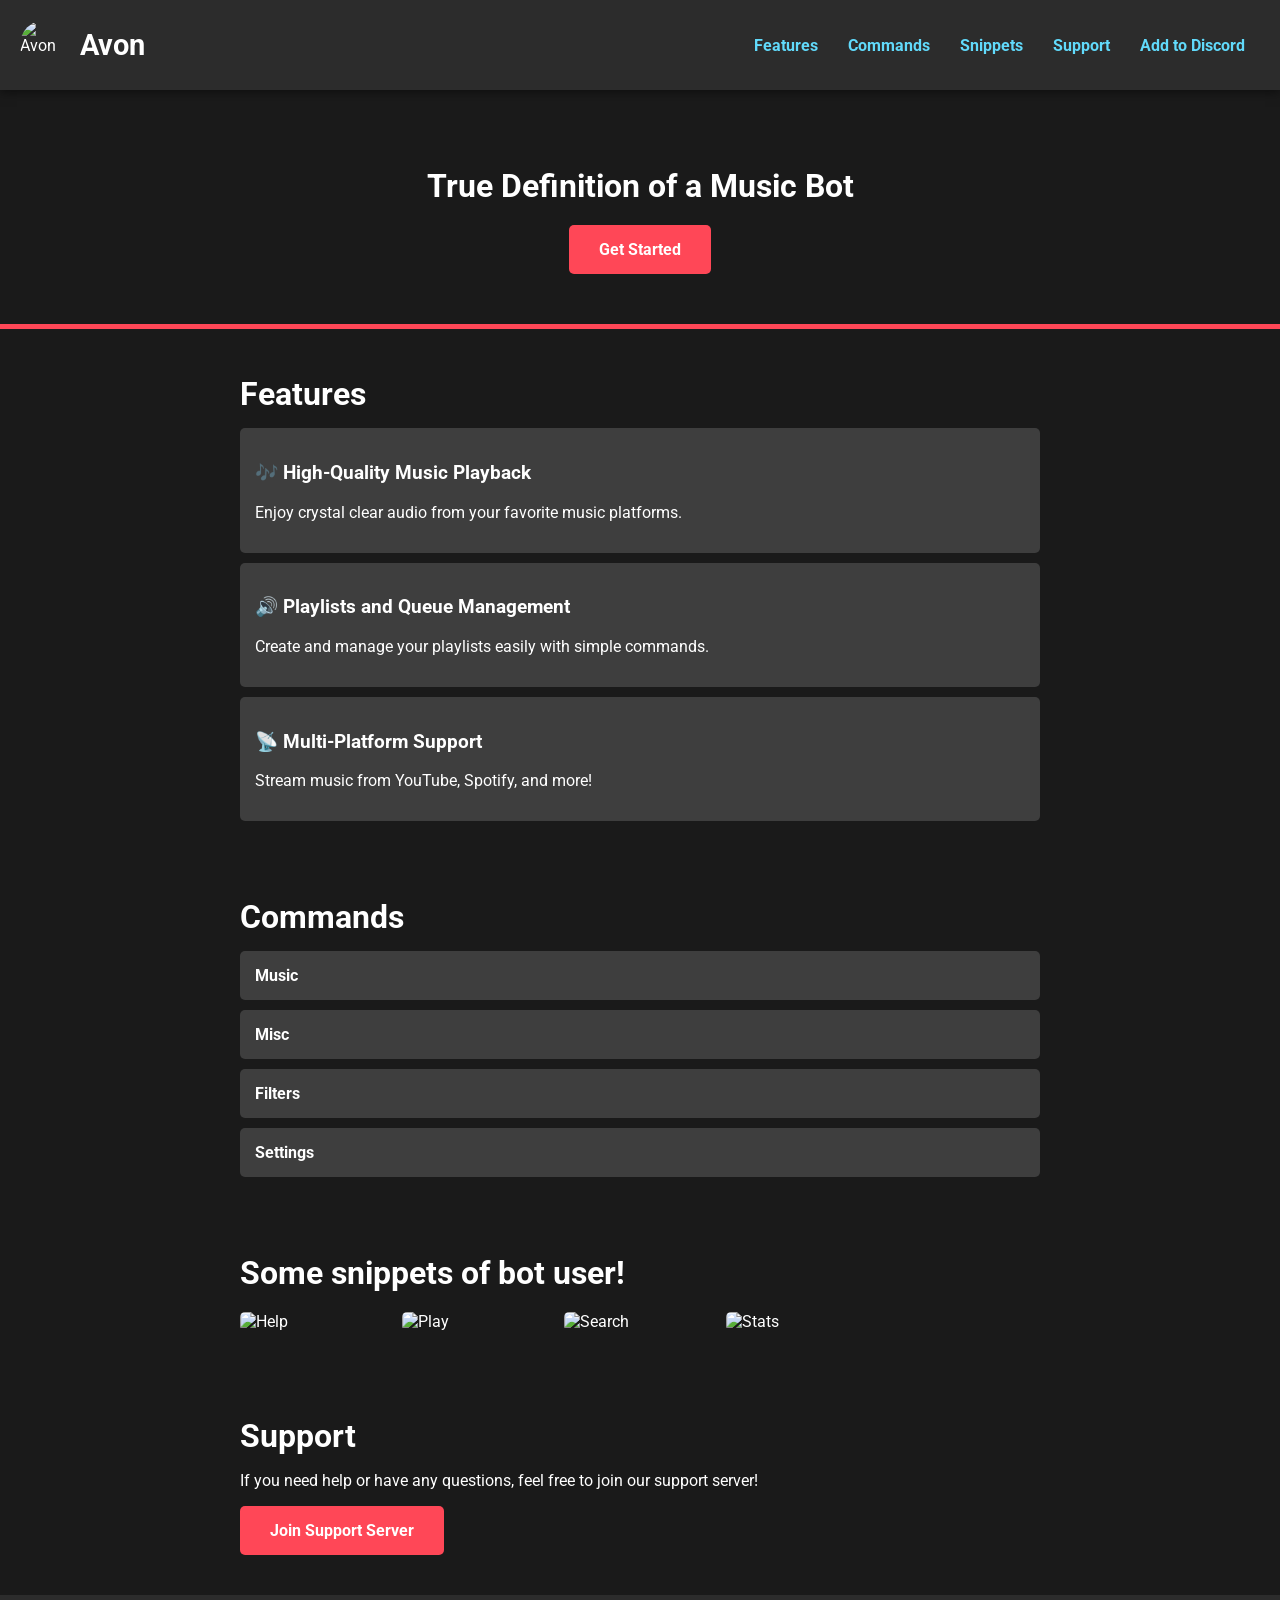
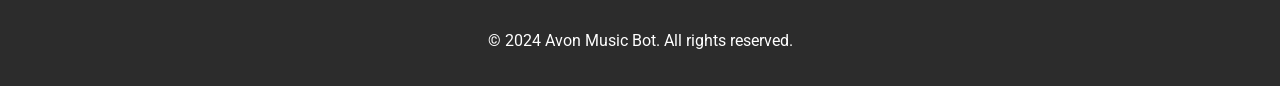
==== index.html @ 6bfadc29 "Add files via upload" ====
<!DOCTYPE html>
<html lang="en">

<head>
    <meta charset="UTF-8">
    <meta name="viewport" content="width=device-width, initial-scale=1.0">
    <title>Avon - Discord Music Bot</title>
    <link href="https://fonts.googleapis.com/css2?family=Roboto:wght@400;700&display=swap" rel="stylesheet">
       <!-- Custom Styles -->
  <link rel="stylesheet" href="style.css">
</head>

<body>
<header>
<div class="logo">
<img src="https://i.ibb.co/Z2d9gYD/images-7-1.jpg" alt="Avon">
<h1>Avon</h1>
</div>
<div class="hamburger" onclick="toggleMenu()">☰</div>
<nav id="navbar">
<a href="#features" onclick="closeMenu()">Features</a>
<a href="#commands" onclick="closeMenu()">Commands</a>
<a href="#image-showcase" onclick="closeMenu()">Snippets</a>
<a href="https://discord.gg/PhCZDRmREv" target="_blank" onclick="closeMenu()">Support</a>
<a href="https://discord.com/oauth2/authorize?client_id=904317141866647592&permissions=8&scope=bot" target="_blank" onclick="closeMenu()">Add to Discord</a>
</nav>
</header>

<div class="hero">
<h2>True Definition of a Music Bot</h2>
<a class="cta-button" href="https://discord.com/oauth2/authorize?client_id=904317141866647592&permissions=8&scope=bot" target="_blank">Get Started</a>
</div>

<section id="features">
<h2>Features</h2>
<div class="feature">
<h3>🎶 High-Quality Music Playback</h3>
<p>Enjoy crystal clear audio from your favorite music platforms.</p>
</div>
<div class="feature">
<h3>🔊 Playlists and Queue Management</h3>
<p>Create and manage your playlists easily with simple commands.</p>
</div>
<div class="feature">
<h3>📡 Multi-Platform Support</h3>
<p>Stream music from YouTube, Spotify, and more!</p>
</div>
</section>

<section id="commands">
<h2>Commands</h2>
<div class="command-category" onclick="toggleCommandList(this)">
<strong>Music</strong>

<div class="command-list">
<p><strong>+backward</strong> - Rewind the song by a custom time or -10 seconds by default.
</p>
<p><strong>+bump</strong> - Bump a specific song from the queue to the front.
</p>
<p><strong>+clear</strong> - Clear the Queue!
</p>
<p><strong>+forward</strong> - Forward the song by a custom time or +10 seconds by default.
</p>
<p><strong>+join</strong> - Avon joins the voice channel.
</p>
<p><strong>+leave</strong> - Avon leaves the voice channel.
</p>
<p><strong>+loop</strong> - Loop the Queue, track or off!
</p>
<p><strong>+lyrics</strong> - Get the Lyrics of the Current Playing Song.
</p>
<p><strong>+pause</strong> - Pause the Music!.
</p>
<p><strong>+play</strong> - Play a song of your favorite choice.
</p>
<p><strong>+previous</strong> - Play the Previous Music!
</p>
<p><strong>+queue</strong> - Show the Queue!
</p>
<p><strong>+replay</strong> - Replay the Music!
</p>
<p><strong>+resume</strong> - Resume the Music!
</p>
<p><strong>+search</strong> - search a song of your favorite choice.
</p>
<p><strong>+seek</strong> - Seek to a specific time in the currently playing song.
</p>
<p><strong>+shuffle</strong> - Shuffle the Queue!
</p>
<p><strong>+singwithme</strong> - Sing With Lyrics.
</p>
<p><strong>+skip</strong> - Skips the Music!
</p>
<p><strong>+stop</strong> - Stop the Music!
</p>
</div>
</div>
<div class="command-category" onclick="toggleCommandList(this)">
<strong>Misc</strong>

<div class="command-list">
<p><strong>+eval</strong> - undefined.
</p>
<p><strong>+noPrefix</strong> - undefined.
</p>
<p><strong>+avatar</strong> - Get the Avatar of a User.
</p>
<p><strong>+help</strong> - Displays all available commands or details for a specific command.
</p>
<p><strong>+invite</strong> - Get the Invite Link of the Bot.
</p>
<p><strong>+invites</strong>- Get the invites of the server or a user invites.
</p>
<p><strong>+ping</strong> - Get the Ping of the Bot and some advanced networking stats.
</p>
<p><strong>+stats</strong> - Get detailed bot statistics and system information.
</p>
<p><strong>+support</strong> - Get the Support Server Link of the Bot.
</p>
<p><strong>+vanity-info</strong> - Get the Information of a Vanity URL Server.
</p>
<p><strong>+vote</strong> - Get the Invite Link of the Bot.
</p>
</div>
</div>
<div class="command-category" onclick="toggleCommandList(this)">
<strong>Filters </strong>
<div class="command-list">
<p><strong>+balanced</strong> - Apply Balanced Filter to the Music!.
</p>
<p><strong>+bassboost</strong> - Apply the Bass boost Filter.
</p>
<p><strong>+classical</strong> - Apply the Classical Filter.
</p>
<p><strong>+electronic</strong> - Apply the Electronic Filter.
</p>
<p><strong>+flat</strong> - Removes all filters from the music.
</p>
<p><strong>+treblebass</strong> - Applies the treble filter to the current song.
</p>
<p><strong>+vocal-boost</strong> - Apply the Vocal Boost Filter.
</p>
</div>
</div>
<div class="command-category" onclick="toggleCommandList(this)">
<strong>Settings</strong>
<div class="command-list">
<p><strong>+247</strong> - Toggle the 24/7 Mode.
</p>
<p><strong>+autoplay</strong> - Toggle the Autoplay Feature.
</p>
<p><strong>+prefix</strong> - Change the Prefix of the Bot in the Server.
</p>
<p><strong>+quality</strong> - Change the quality of the music.
</p>
<p><strong>+server-volume</strong> - Change the Volume of the Bot in the Server.
</p>
</div>
</div>
</section>

<section id="image-showcase">
<h2>Some snippets of bot user!</h2>
<div class="image-showcase">
<img src="https://i.ibb.co/FBkMJSh/Help.jpg" alt="Help">
<img src="https://i.ibb.co/By3F557/Play.jpg" alt="Play">
<img src="https://i.ibb.co/p1FgQqp/Search.jpg" alt="Search">
<img src="https://i.ibb.co/2FhPSZg/Stats.jpg" alt="Stats">
</div>
</section>

<section id="support">
<h2>Support</h2>
<p>If you need help or have any questions, feel free to join our support server!</p>
<a class="cta-button" href="https://discord.gg/PhCZDRmREv" target="_blank">Join Support Server</a>
</section>

<footer>
<p>&copy; 2024 Avon Music Bot. All rights reserved.</p>
</footer>
  <!-- Project -->
  <script src="main.js"></script>
</body>
</html>
---- style.css ----
/* General Styles */
 body {
font-family: 'Roboto', sans-serif;
margin: 0;
padding: 0;
background-color: #1a1a1a;
color: #ffffff;
overflow-x: hidden;
}

header {
display: flex;
justify-content: space-between;
align-items: center;
background-color: #2c2c2c;
padding: 20px;
box-shadow: 0 2px 10px rgba(0, 0, 0, 0.5);
}

.logo {
display: flex;
align-items: center;
}

.logo img {
width: 50px;
height: 50px;
margin-right: 10px;
border-radius: 50px;
}

h1 {
margin: 0;
font-size: 1.8em;
}

.hamburger {
display: none;
cursor: pointer;
font-size: 30px;
color: #61dafb;
}

nav {
display: flex;
justify-content: flex-end;
align-items: left;
}

nav a {
color: #61dafb;
text-decoration: none;
margin: 0 15px;
font-weight: bold;
transition: color 0.3s, transform 0.3s;
}


nav a:hover {
color: #21a1f1;
transform: translateY(-3px);
}

.hero {

text-align: center;
padding: 50px 20px;

/* background-image: url('image.jpeg');

background-size: cover;

background-position: center;*/

border-bottom: 5px solid #ff4757;
}

.hero h2 {
font-size: 2em;
margin-bottom: 20px;
}

.cta-button {
background-color: #ff4757;
color: #ffffff;
padding: 15px 30px;
text-decoration: none;
border-radius: 5px;
transition: background-color 0.3s, transform 0.3s;
font-weight: bold;
display: inline-block;
}

.cta-button:hover {
background-color: #e84118;
transform: scale(1.05);
}

section {
padding: 20px;
max-width: 800px;
margin: 0 auto;
}

h2 {
font-size: 2em;
margin-bottom: 15px;
}

.feature {
background-color: #3e3e3e;
padding: 15px;
margin: 10px 0;
border-radius: 5px;
transition: transform 0.3s;
}

.feature:hover {
transform: translateY(-5px);
}

.command-category {
position: relative;
background-color: #3e3e3e;
padding: 15px;
margin: 10px 0;
border-radius: 5px;
transition: transform 0.3s;
cursor: pointer;
}

.command-category:hover {
transform: translateY(-5px);
}

.command-list {
display: none;
background-color: #4e4e4e;
padding: 10px;
border-radius: 5px;
margin-top: 5px;
position: relative;
}

/* Image Showcase Section */
.image-showcase {
display: grid;
grid-template-columns: repeat(auto-fill, minmax(150px, 1fr));
gap: 10px;
margin: 20px 0;
}

.image-showcase img {
width: 100%;
border-radius: 5px;
transition: transform 0.3s;
}

.image-showcase img:hover {
transform: scale(1.05);
}

footer {
text-align: center;
padding: 20px;
background-color: #2c2c2c;
margin-top: 20px;
}

/* Responsive Styles */
   @media (max-width: 600px){
.hamburger {
display: block;
}

nav {
display: none;
flex-direction: column;
position: absolute;
background-color: #2c2c2c;
width: 50%;
top: 70px;
right: 0;
z-index: 1000;
border: 1px solid #ff4757;
border-radius: 5px;
padding: 10px 0;
}

nav.active {
display: flex;
}

nav a {
margin: 10px 0;
padding: 10px 15px;
display: block;
}

.cta-button {
width: 100%;
padding: 10px 0;
}
}
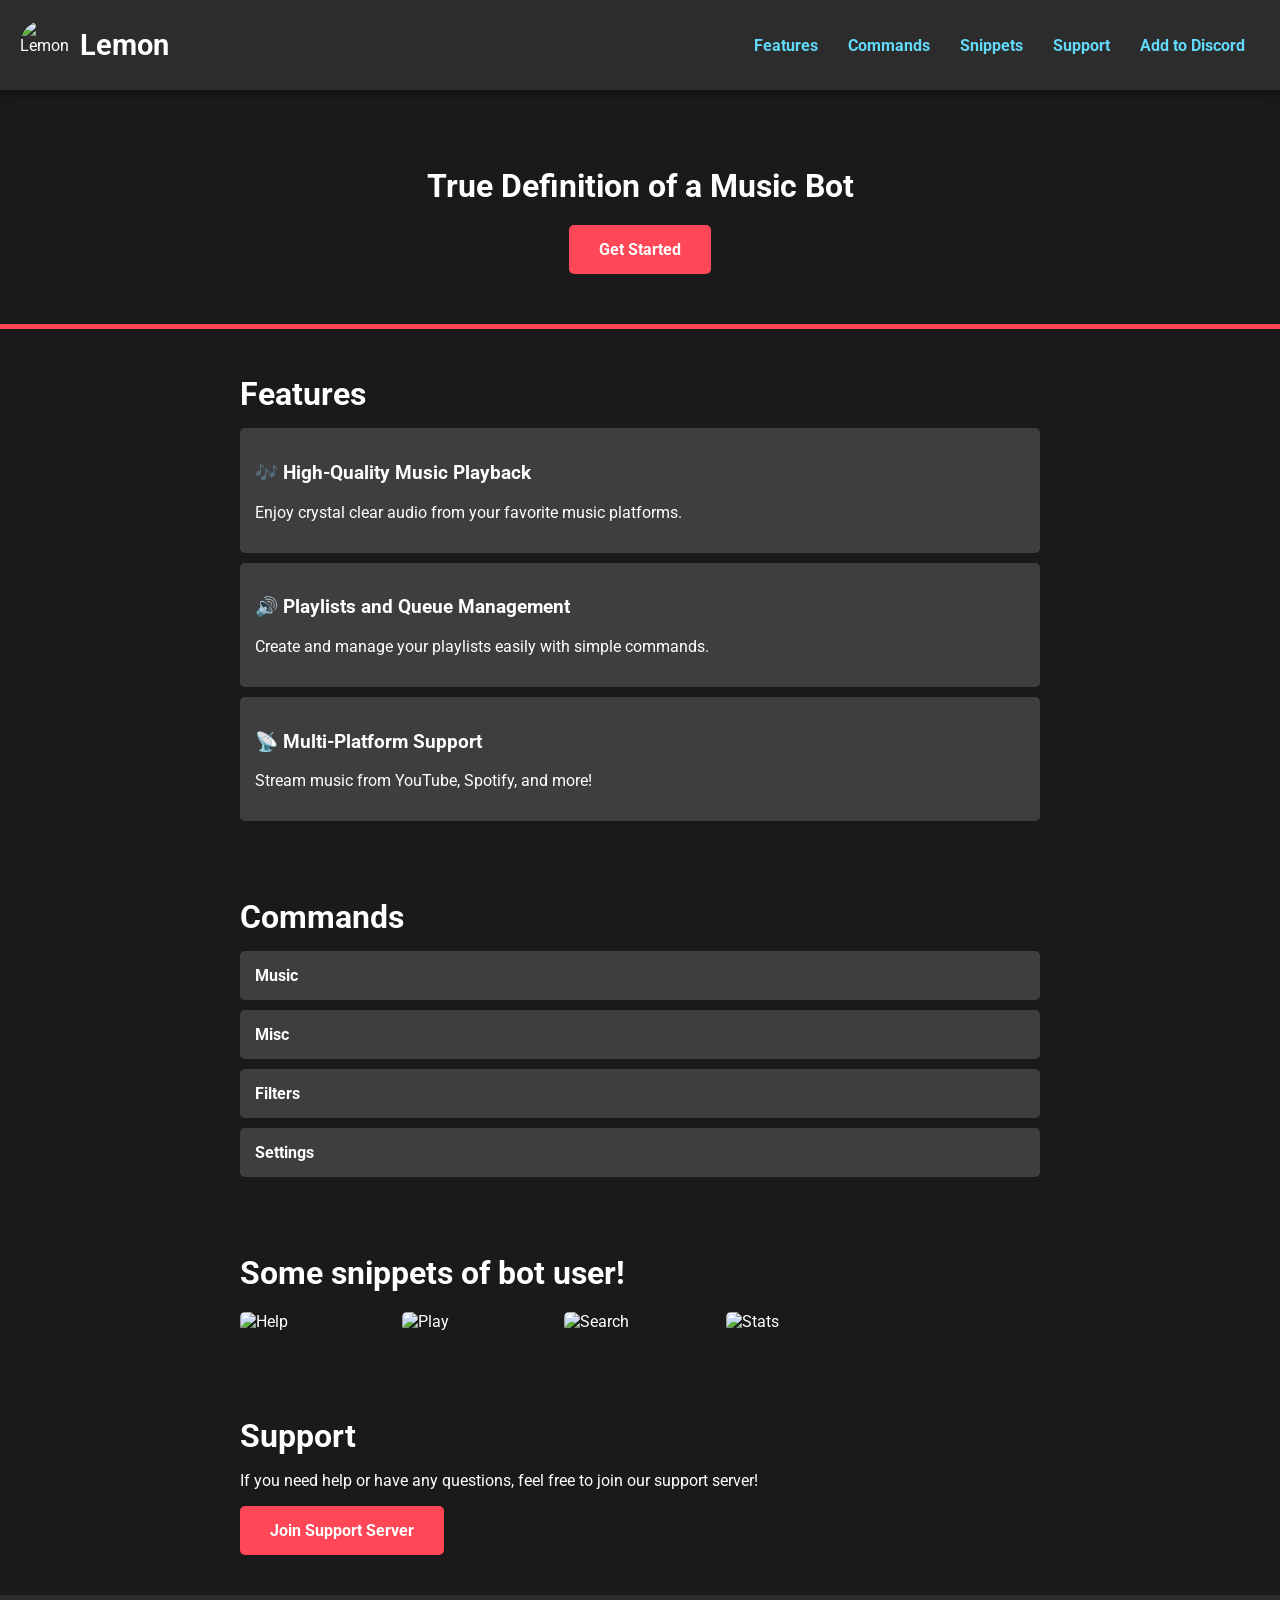
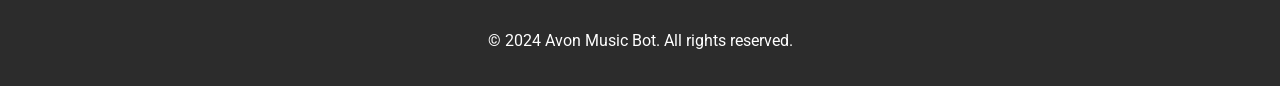
==== commit 6a7e5af5: "Update index.html" ====
--- a/index.html
+++ b/index.html
@@ -13,8 +13,8 @@
 <body>
 <header>
 <div class="logo">
-<img src="https://i.ibb.co/Z2d9gYD/images-7-1.jpg" alt="Avon">
-<h1>Avon</h1>
+<img src="https://i.ibb.co/8XjycKw/Lemon.png" alt="Lemon">
+<h1>Lemon</h1>
 </div>
 <div class="hamburger" onclick="toggleMenu()">☰</div>
 <nav id="navbar">
@@ -181,4 +181,4 @@
   <!-- Project -->
   <script src="main.js"></script>
 </body>
-</html>+</html>
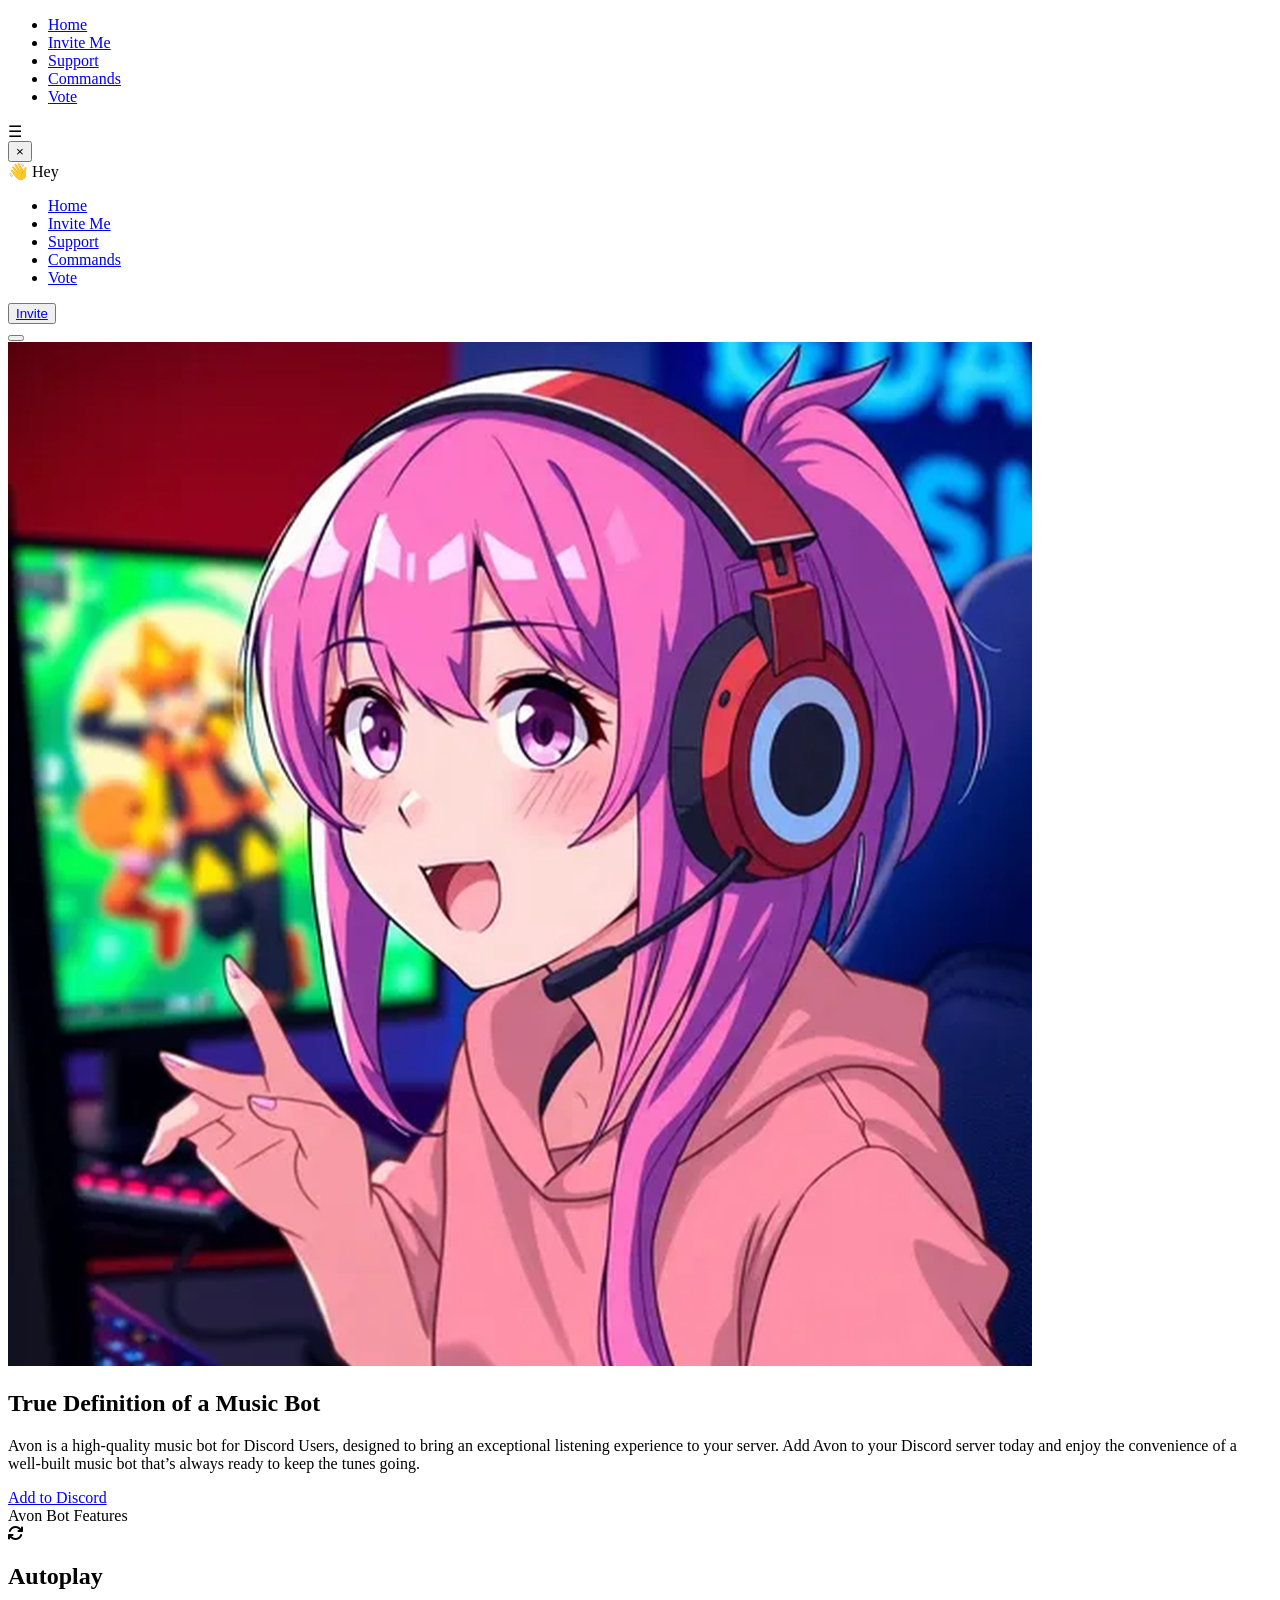
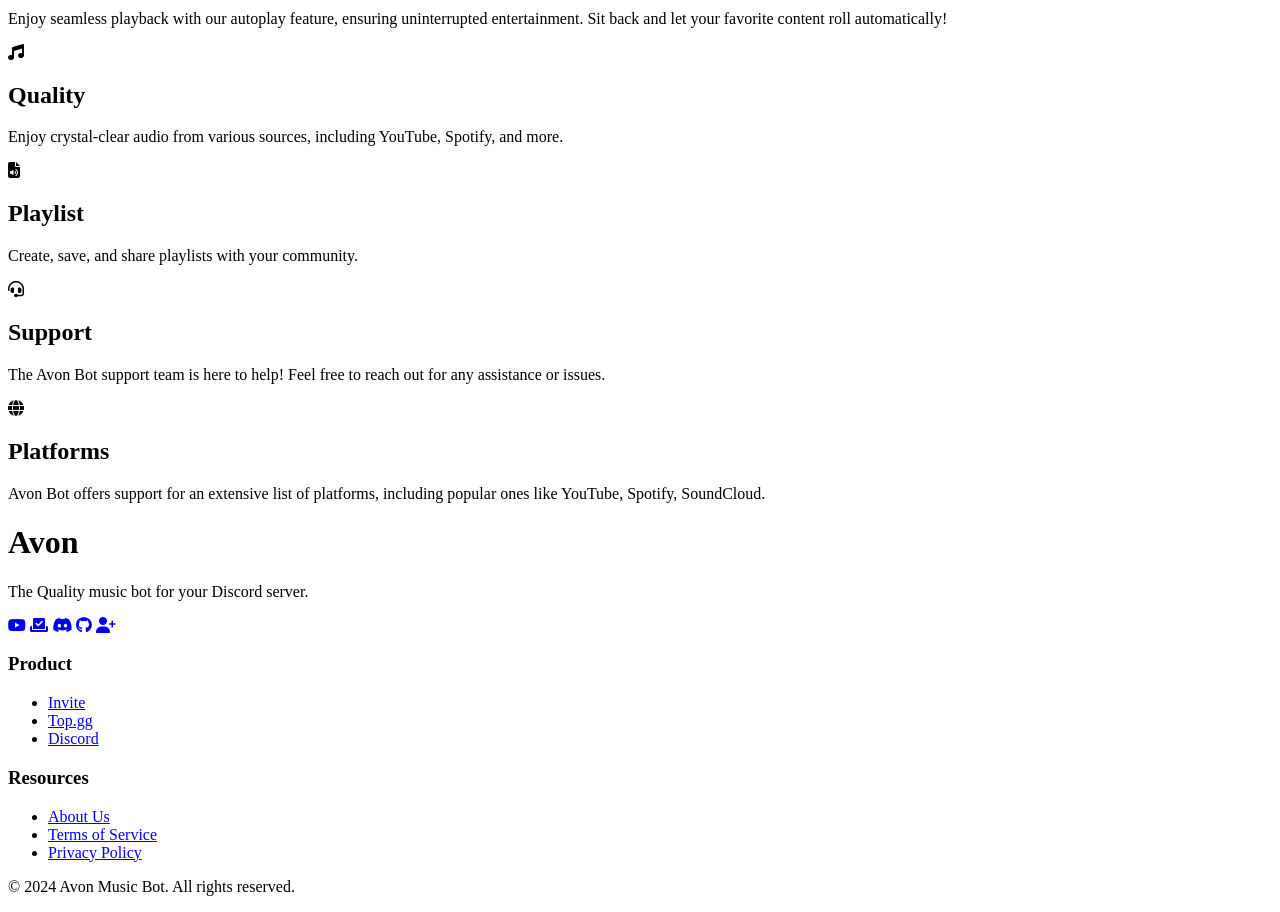
==== commit 8d8176b0: "Add files via upload" ====
--- a/index.html
+++ b/index.html
@@ -1,184 +1,148 @@
 <!DOCTYPE html>
 <html lang="en">
-
 <head>
     <meta charset="UTF-8">
     <meta name="viewport" content="width=device-width, initial-scale=1.0">
-    <title>Avon - Discord Music Bot</title>
-    <link href="https://fonts.googleapis.com/css2?family=Roboto:wght@400;700&display=swap" rel="stylesheet">
-       <!-- Custom Styles -->
-  <link rel="stylesheet" href="style.css">
+    <title>Music Revolution</title>
+    <link rel="stylesheet" href="style.css">
+    <meta name="viewport" content="width=device-width, initial-scale=1, maximum-scale=1, user-scalable=no">
+    <link rel="stylesheet" href="https://cdnjs.cloudflare.com/ajax/libs/font-awesome/6.7.2/css/all.min.css" integrity="sha512-Evv84Mr4kqVGRNSgIGL/F/aIDqQb7xQ2vcrdIwxfjThSH8CSR7PBEakCr51Ck+w+/U6swU2Im1vVX0SVk9ABhg==" crossorigin="anonymous" referrerpolicy="no-referrer" />
+    <link rel="preconnect" href="https://fonts.googleapis.com">
+<link rel="preconnect" href="https://fonts.gstatic.com" crossorigin>
+<link href="https://fonts.googleapis.com/css2?family=Roboto:ital,wght@0,100;0,300;0,400;0,500;0,700;0,900;1,100;1,300;1,400;1,500;1,700;1,900&display=swap" rel="stylesheet">
+
 </head>
-
 <body>
-<header>
-<div class="logo">
-<img src="https://i.ibb.co/8XjycKw/Lemon.png" alt="Lemon">
-<h1>Lemon</h1>
-</div>
-<div class="hamburger" onclick="toggleMenu()">☰</div>
-<nav id="navbar">
-<a href="#features" onclick="closeMenu()">Features</a>
-<a href="#commands" onclick="closeMenu()">Commands</a>
-<a href="#image-showcase" onclick="closeMenu()">Snippets</a>
-<a href="https://discord.gg/PhCZDRmREv" target="_blank" onclick="closeMenu()">Support</a>
-<a href="https://discord.com/oauth2/authorize?client_id=904317141866647592&permissions=8&scope=bot" target="_blank" onclick="closeMenu()">Add to Discord</a>
-</nav>
+ <header>
+   <div class="logo"></div>
+        <nav class="navbar">
+        <ul>
+            <li><a href="#home">Home</a></li>
+            <li><a href="https://discord.com/oauth2/authorize?client_id=904317141866647592&permissions=8&scope=bot%20applications.commands">Invite Me</a></li>
+            <li><a href="https://discord.gg/KJXHTatTRr">Support</a></li>
+            <li><a href="#contact">Commands</a></li>
+            <li><a href="https://top.gg/bot/904317141866647592/vote">Vote</a>
+            </li>
+        </ul>
+    </nav>
+    <div class="menu-icon" id="menu-icon">☰</div> <!-- Menu Icon -->
 </header>
 
-<div class="hero">
-<h2>True Definition of a Music Bot</h2>
-<a class="cta-button" href="https://discord.com/oauth2/authorize?client_id=904317141866647592&permissions=8&scope=bot" target="_blank">Get Started</a>
+<div class="sidebar" id="sidebar">
+    <button class="close-btn" id="close-btn">×</button>
+    <div class="menu-header">
+        <span class="menu-title">👋 Hey</span>
+    </div>
+    <ul class="menu">
+        <li><a href="#home">Home</a></li>
+        <li><a href="https://discord.com/oauth2/authorize?client_id=904317141866647592&permissions=8&scope=bot%20applications.commands">Invite Me</a></li>
+        <li><a href="https://discord.gg/KJXHTatTRr">Support</a></li>
+        <li><a href="#">Commands</a></li>
+        <li><a href="https://top.gg/bot/904317141866647592/vote">Vote</a></li>
+    </ul>
+    <button class="login-btn"><a href="https://discord.com/oauth2/authorize?client_id=904317141866647592&permissions=8&scope=bot%20applications.commands">Invite</a></button>
 </div>
+  <!-- Scroll-Up Button -->
+  <button id="scroll-up" title="Go to top"></button>
 
-<section id="features">
-<h2>Features</h2>
-<div class="feature">
-<h3>🎶 High-Quality Music Playback</h3>
-<p>Enjoy crystal clear audio from your favorite music platforms.</p>
+    <main id="home">
+        <section class="hero">
+          <div class="hero1">
+          <img src="avon.png" alt="logo" class="hero-logo">
 </div>
-<div class="feature">
-<h3>🔊 Playlists and Queue Management</h3>
-<p>Create and manage your playlists easily with simple commands.</p>
-</div>
-<div class="feature">
-<h3>📡 Multi-Platform Support</h3>
-<p>Stream music from YouTube, Spotify, and more!</p>
-</div>
-</section>
+<div class="hero2">
+            <h1>True Definition of a Music Bot</h1>
+            <p>Avon is a high-quality music bot for Discord Users, designed to bring an exceptional listening experience to your server. Add Avon to your Discord server today and enjoy the convenience of a well-built music bot that’s always ready to keep the tunes going.</p>
+            <div class="buttons">
+                <a href="https://discord.com/oauth2/authorize?client_id=904317141866647592&permissions=8&scope=bot%20applications.commands" class="btn red">Add to Discord</a>
+            </div>
+            </div>
+        </section>
+   <div class="header-container"
+        <h1 class="header-title">Avon Bot Features</h1>
+        <div class="underline"></div>
+    </div>
+     <section class="container">
+        <!-- Box 1 -->
+        <div class="box">
+            <div class="icon"><i class="fa-solid fa-arrows-rotate"></i></div>
+            <h2 class="title">Autoplay</h2>
+            <p class="description">Enjoy seamless playback with our autoplay feature, ensuring uninterrupted entertainment. Sit back and let your favorite content roll automatically!</p>
+        </div>
 
-<section id="commands">
-<h2>Commands</h2>
-<div class="command-category" onclick="toggleCommandList(this)">
-<strong>Music</strong>
+        <!-- Box 2 -->
+        <div class="box">
+            <div class="icon"><i class="fa-solid fa-music"></i></div>
+            <h2 class="title">Quality</h2>
+            <p class="description">Enjoy crystal-clear audio from various sources, including YouTube, Spotify, and more.</p>
+        </div>
 
-<div class="command-list">
-<p><strong>+backward</strong> - Rewind the song by a custom time or -10 seconds by default.
-</p>
-<p><strong>+bump</strong> - Bump a specific song from the queue to the front.
-</p>
-<p><strong>+clear</strong> - Clear the Queue!
-</p>
-<p><strong>+forward</strong> - Forward the song by a custom time or +10 seconds by default.
-</p>
-<p><strong>+join</strong> - Avon joins the voice channel.
-</p>
-<p><strong>+leave</strong> - Avon leaves the voice channel.
-</p>
-<p><strong>+loop</strong> - Loop the Queue, track or off!
-</p>
-<p><strong>+lyrics</strong> - Get the Lyrics of the Current Playing Song.
-</p>
-<p><strong>+pause</strong> - Pause the Music!.
-</p>
-<p><strong>+play</strong> - Play a song of your favorite choice.
-</p>
-<p><strong>+previous</strong> - Play the Previous Music!
-</p>
-<p><strong>+queue</strong> - Show the Queue!
-</p>
-<p><strong>+replay</strong> - Replay the Music!
-</p>
-<p><strong>+resume</strong> - Resume the Music!
-</p>
-<p><strong>+search</strong> - search a song of your favorite choice.
-</p>
-<p><strong>+seek</strong> - Seek to a specific time in the currently playing song.
-</p>
-<p><strong>+shuffle</strong> - Shuffle the Queue!
-</p>
-<p><strong>+singwithme</strong> - Sing With Lyrics.
-</p>
-<p><strong>+skip</strong> - Skips the Music!
-</p>
-<p><strong>+stop</strong> - Stop the Music!
-</p>
-</div>
-</div>
-<div class="command-category" onclick="toggleCommandList(this)">
-<strong>Misc</strong>
+        <!-- Box 3 -->
+        <div class="box">
+            <div class="icon"><i class="fa-solid fa-file-audio"></i></div>
+            <h2 class="title">Playlist</h2>
+            <p class="description">Create, save, and share playlists with your community.</p>
+        </div>
 
-<div class="command-list">
-<p><strong>+eval</strong> - undefined.
-</p>
-<p><strong>+noPrefix</strong> - undefined.
-</p>
-<p><strong>+avatar</strong> - Get the Avatar of a User.
-</p>
-<p><strong>+help</strong> - Displays all available commands or details for a specific command.
-</p>
-<p><strong>+invite</strong> - Get the Invite Link of the Bot.
-</p>
-<p><strong>+invites</strong>- Get the invites of the server or a user invites.
-</p>
-<p><strong>+ping</strong> - Get the Ping of the Bot and some advanced networking stats.
-</p>
-<p><strong>+stats</strong> - Get detailed bot statistics and system information.
-</p>
-<p><strong>+support</strong> - Get the Support Server Link of the Bot.
-</p>
-<p><strong>+vanity-info</strong> - Get the Information of a Vanity URL Server.
-</p>
-<p><strong>+vote</strong> - Get the Invite Link of the Bot.
-</p>
-</div>
-</div>
-<div class="command-category" onclick="toggleCommandList(this)">
-<strong>Filters </strong>
-<div class="command-list">
-<p><strong>+balanced</strong> - Apply Balanced Filter to the Music!.
-</p>
-<p><strong>+bassboost</strong> - Apply the Bass boost Filter.
-</p>
-<p><strong>+classical</strong> - Apply the Classical Filter.
-</p>
-<p><strong>+electronic</strong> - Apply the Electronic Filter.
-</p>
-<p><strong>+flat</strong> - Removes all filters from the music.
-</p>
-<p><strong>+treblebass</strong> - Applies the treble filter to the current song.
-</p>
-<p><strong>+vocal-boost</strong> - Apply the Vocal Boost Filter.
-</p>
-</div>
-</div>
-<div class="command-category" onclick="toggleCommandList(this)">
-<strong>Settings</strong>
-<div class="command-list">
-<p><strong>+247</strong> - Toggle the 24/7 Mode.
-</p>
-<p><strong>+autoplay</strong> - Toggle the Autoplay Feature.
-</p>
-<p><strong>+prefix</strong> - Change the Prefix of the Bot in the Server.
-</p>
-<p><strong>+quality</strong> - Change the quality of the music.
-</p>
-<p><strong>+server-volume</strong> - Change the Volume of the Bot in the Server.
-</p>
-</div>
-</div>
-</section>
+        <!-- Box 4 -->
+        <div class="box">
+            <div class="icon"><i class="fa-solid fa-headset"></i></div>
+            <h2 class="title">Support</h2>
+            <p class="description">The Avon Bot support team is here to help! Feel free to reach out for any assistance or issues.</p>
+        </div>
 
-<section id="image-showcase">
-<h2>Some snippets of bot user!</h2>
-<div class="image-showcase">
-<img src="https://i.ibb.co/FBkMJSh/Help.jpg" alt="Help">
-<img src="https://i.ibb.co/By3F557/Play.jpg" alt="Play">
-<img src="https://i.ibb.co/p1FgQqp/Search.jpg" alt="Search">
-<img src="https://i.ibb.co/2FhPSZg/Stats.jpg" alt="Stats">
-</div>
-</section>
+        <!-- Box 5 -->
+        <div class="box">
+            <div class="icon"><i class="fa-solid fa-globe"></i></div>
+            <h2 class="title">Platforms</h2>
+            <p class="description">Avon Bot offers support for an extensive list of platforms, including popular ones like YouTube, Spotify, SoundCloud.</p>
+        </div>
+    </section>
+    </main>
+   <script src="main.js"></script>
+</body>
+<footer class="footer">
+  <div class="footer-content">
+    <!-- Logo and Description -->
+    <div class="footer-section about">
+      <h1 class="footer-logo"><div class="foot-logo"></div> <span>Avon</span></h1>
+      <p>The Quality music bot for your Discord server.</p>
+      <!-- Social Icons -->
+      <div class="social-icons">
+        <a href="https://youtube.com/@rihan02-v?si=3FhAdaMxCRCuYBea"><i class="fa-brands fa-youtube"></i></a>
+        <a href="https://top.gg/bot/904317141866647592/vote"><i class="fas fa-vote-yea"></i></a>
+        <a href="https://discord.gg/KJXHTatTRr"><i class="fa-brands fa-discord"></i></a>
+        <a href="https://github.com/Punit9464/Avon"><i class="fa-brands fa-github"></i></a>
+        <a href="https://discord.com/oauth2/authorize?client_id=904317141866647592&permissions=8&scope=bot%20applications.commands"><i class="fa-solid fa-user-plus"></i></a>
+      </div>
+    </div>
 
-<section id="support">
-<h2>Support</h2>
-<p>If you need help or have any questions, feel free to join our support server!</p>
-<a class="cta-button" href="https://discord.gg/PhCZDRmREv" target="_blank">Join Support Server</a>
-</section>
+    <!-- Links Section -->
+    <div class="footer-sections">
+      <div class="footer-section links">
+        <h3>Product</h3>
+        <ul>
+          <li><a href="https://discord.com/oauth2/authorize?client_id=904317141866647592&permissions=8&scope=bot%20applications.commands">Invite</a></li>
+          <li><a href="https://top.gg/bot/904317141866647592/vote">Top.gg</a></li>
+          <li><a href="https://discord.gg/KJXHTatTRr">Discord</a></li>
+        </ul>
+      </div>
 
-<footer>
-<p>&copy; 2024 Avon Music Bot. All rights reserved.</p>
+      <div class="footer-section links">
+        <h3>Resources</h3>
+        <ul>
+          <li><a href="#">About Us</a></li>
+          <li><a href="#">Terms of Service</a></li>
+          <li><a href="#">Privacy Policy</a></li>
+        </ul>
+      </div>
+    </div>
+  </div>
+
+  <!-- Footer Bottom -->
+  <div class="footer-bottom">
+    <p>© 2024 Avon Music Bot. All rights reserved.</p>
+  </div>
 </footer>
-  <!-- Project -->
-  <script src="main.js"></script>
-</body>
+
 </html>
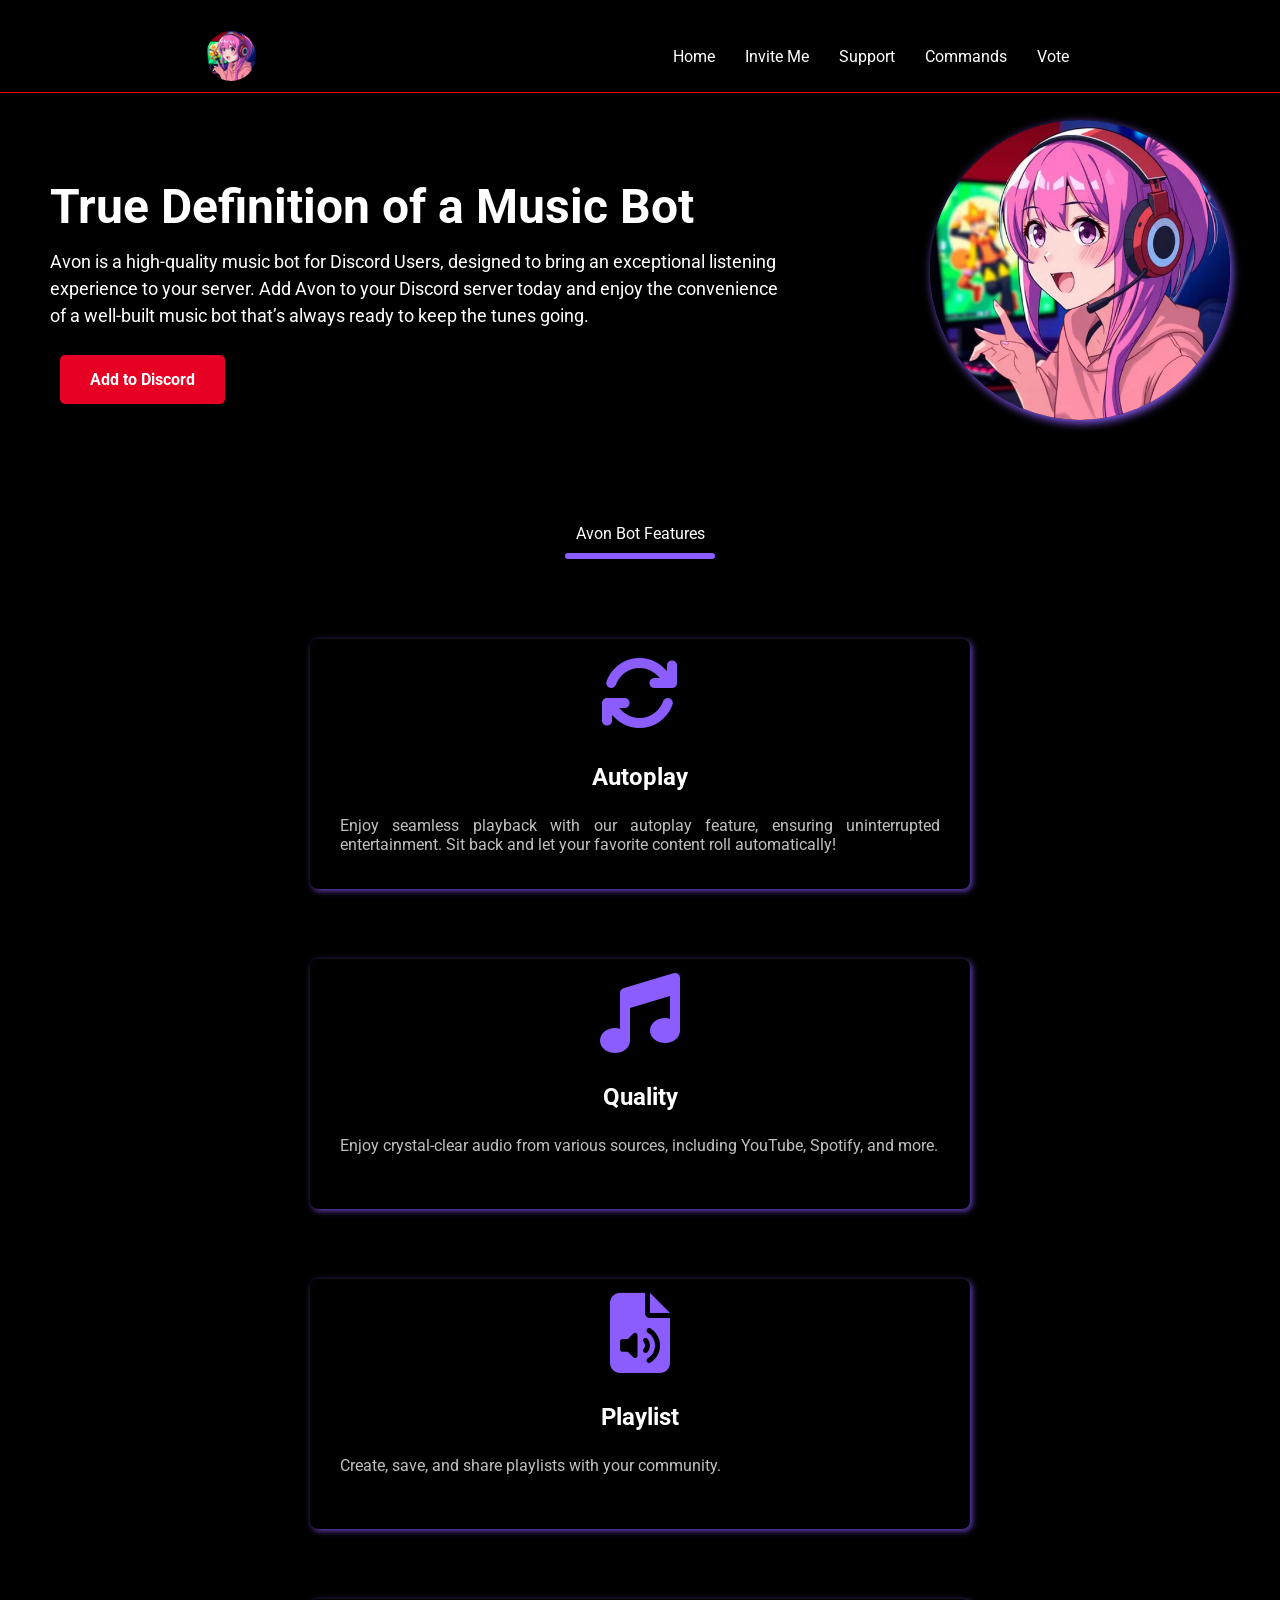
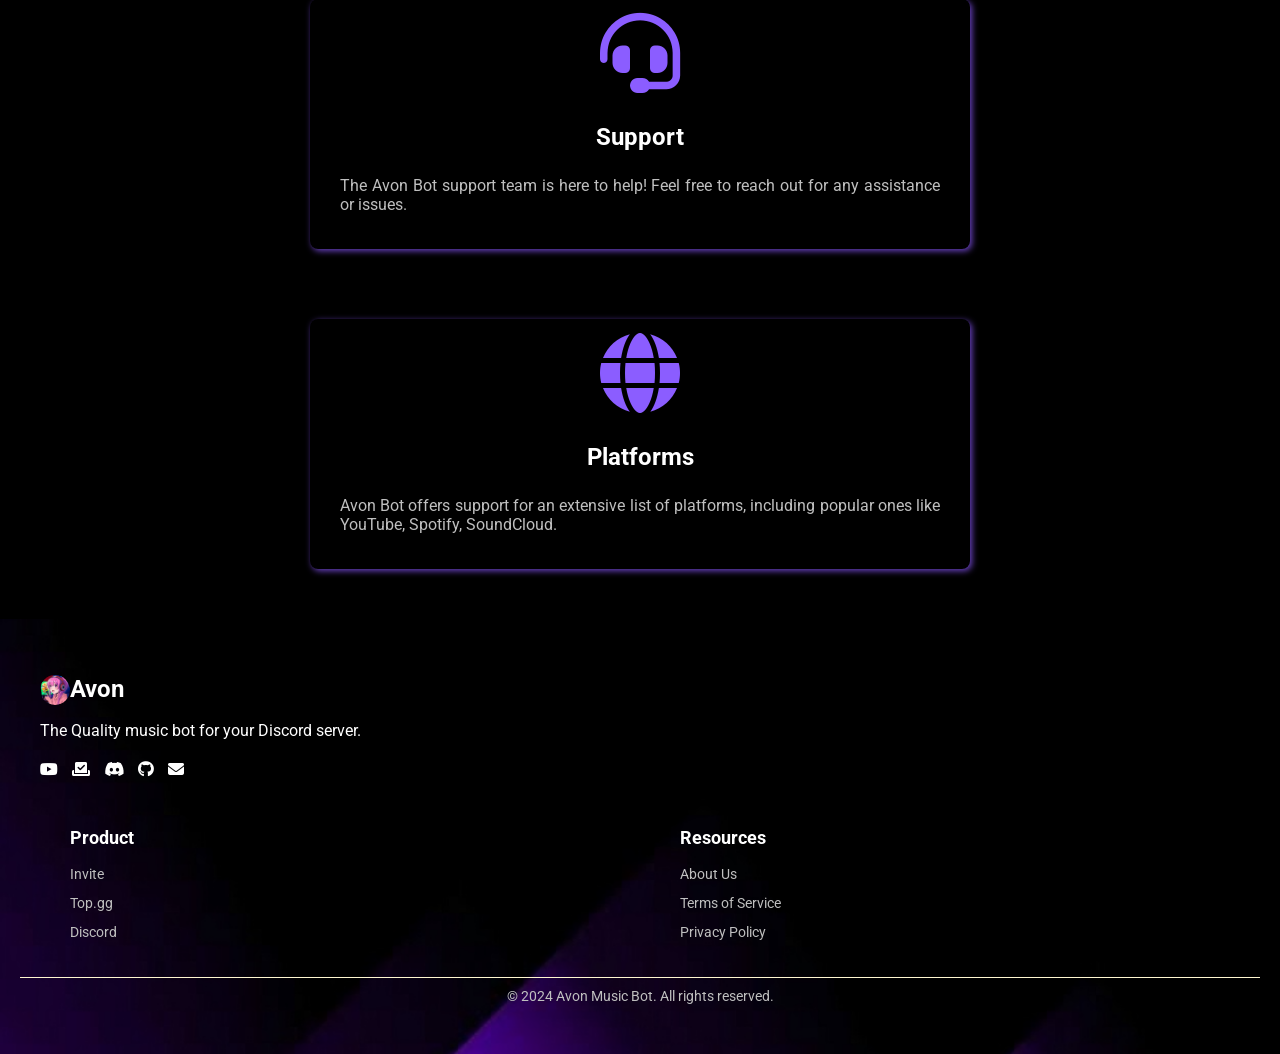
==== commit c629fd60: "Update index.html" ====
--- a/index.html
+++ b/index.html
@@ -113,7 +113,7 @@
         <a href="https://top.gg/bot/904317141866647592/vote"><i class="fas fa-vote-yea"></i></a>
         <a href="https://discord.gg/KJXHTatTRr"><i class="fa-brands fa-discord"></i></a>
         <a href="https://github.com/Punit9464/Avon"><i class="fa-brands fa-github"></i></a>
-        <a href="https://discord.com/oauth2/authorize?client_id=904317141866647592&permissions=8&scope=bot%20applications.commands"><i class="fa-solid fa-user-plus"></i></a>
+       <a href="mailto:avonmusic1@gmail.com"><i class="fa-solid fa-envelope"></i></a>
       </div>
     </div>
 
--- a/style.css
+++ b/style.css
@@ -0,0 +1,437 @@
+/* styles.css */
+body {
+    margin: 0;
+    font-family: "Roboto", Arial, sans-serif;
+    background-color: var(--background-color);
+    color: var(--text-color);
+}
+:root {
+  --primary-color: #8B5DFF;
+  --secondary-color: #6A42C2;
+  --accent-color: #FFF7D1;
+  --background-color: #000;
+  --text-color: #FFFFFF;
+}
+
+header {
+    display: flex;
+    justify-content: space-evenly;
+    align-items: center;
+    padding: 6px 5px;
+    background-color: rgba(0, 0, 0, 0.9);
+    position: fixed;
+    width: 100%;
+    height: 60px;
+    border-bottom: 0.8px solid red;
+    z-index: 1000;
+}
+
+.logo {
+    height: 50px;
+    width: 50px;
+    background-image: url(avon.png);
+    background-size: cover;
+    border-radius: 50%;
+    margin-right: 200px;
+}
+
+/* Navigation bar */
+.navbar {
+    display: none;
+}
+
+.navbar ul {
+    display: flex;
+    list-style: none;
+    margin: 0;
+    padding: 0;
+}
+
+.navbar ul li {
+    margin: 0 15px;
+}
+
+.navbar ul li a {
+    text-decoration: none;
+    color: var(--text-color);
+    font-size: 16px;
+    transition: color 0.3s;
+}
+
+.navbar ul li a:hover {
+    color: var(--primary-color);
+}
+
+/* Menu icon */
+.menu-icon {
+    font-size: 30px;
+    color: var(--text-color);
+    cursor: pointer;
+    user-select: none;
+}
+
+
+/* Sidebar Default Position - Hidden on the Right */
+.sidebar {
+    position: fixed;
+    top: 0;
+    right: -100%;
+    height: 100%;
+    width: 250px;
+    background-color: #1A1A1A;
+    color: var(--text-color);
+    transition: all 0.3s ease-in-out;
+    z-index: 1000;
+    padding: 20px;
+    display: flex;
+    flex-direction: column;
+    justify-content: space-between;
+}
+
+.sidebar.open {
+    right: 0;
+}
+
+.close-btn {
+    position: absolute;
+    top: 15px;
+    right: 15px;
+    background: none;
+    color: var(--text-color);
+    border: none;
+    font-size: 30px;
+    cursor: pointer;
+}
+
+.menu-title {
+    font-size: 24px;
+    font-weight: bold;
+    margin-bottom: 20px;
+}
+
+/* Menu Items Positioned Higher */
+.menu {
+    list-style: none;
+    padding: 0;
+    margin: 0;
+    flex-grow: 1;
+    display: flex;
+    flex-direction: column;
+    justify-content: flex-start;
+    gap: 20px;
+    margin-top: 30px;
+}
+
+.menu li a {
+    color: var(--text-color);
+    text-decoration: none;
+    font-size: 16px;
+    font-weight: 500;
+    padding-left: 10px;
+    transition: color 0.3s;
+}
+
+.menu li a:hover {
+    color: var(--primary-color);
+}
+
+.login-btn {
+    position: absolute;
+    bottom: 50px;
+    left: 20px;
+    width: calc(100% - 40px);
+    padding: 10px;
+    text-align: center;
+    background-color: #7D3CFF;
+    border: none;
+    border-radius: 5px;
+    font-size: 16px;
+    cursor: pointer;
+    transition: background-color 0.3s ease;
+}
+
+.login-btn a {
+  text-decoration: none;
+  color: var(--text-color);
+}
+
+body.no-scroll {
+    overflow: hidden;
+}
+
+.hero {
+    text-align: center;
+    padding: 100px 20px;
+    display: flex;
+    flex-direction: column;
+    
+}
+
+.hero-logo {
+  height: 120px;
+  width: 120px;
+  border-radius: 50%;
+  align-self: center;
+}
+
+.hero h1 {
+    font-size: 48px;
+    line-height: 1.2;
+    margin-top: 5px;
+}
+
+.hero p {
+    margin: 2px 0;
+    font-size: 18px;
+    line-height: 1.5;
+}
+
+.buttons {
+    margin-top: 20px;
+}
+
+.btn {
+    display: inline-block;
+    padding: 15px 30px;
+    font-size: 16px;
+    font-weight: bold;
+    text-decoration: none;
+    border-radius: 5px;
+    margin: 2px 10px;
+}
+
+.btn.red {
+    background-color: #e60023;
+    color: var(--text-color);
+    transition: transform 0.3s;
+}
+
+.btn.red:hover {
+  background-color: var(--secondary-color);
+  transform: scale(1.02)
+}
+
+/*Header Container*/
+
+.header-container {
+    text-align: center;
+}
+
+.header-title {
+    font-size: 38px;
+    color: var(--accent-color);
+    margin: 0;
+    font-weight: bold;
+    text-align: center;
+}
+
+.underline {
+    width: 150px;
+    height: 6px;
+    background-color: var(--primary-color);
+    margin: 10px auto 0 auto;
+    border-radius: 3px;
+}
+
+
+.container {
+    display: flex;
+    flex-direction: column;
+    gap: 70px;
+    margin-top: 30px;
+    align-items: center;
+}
+
+.box {
+    border-radius: 8px;
+    padding: 10px;
+    text-align: center;
+    transition: transform 0.3s;
+    width: 90%;
+    height: 250px;
+}
+
+.box:hover {
+    transform: scale(1.05);
+}
+
+.description {
+  color: #bfbfbf;
+  text-align: justify;
+  hyphens: auto;
+  height: auto;
+  max-width: 80% auto;
+  padding: 5px 20px 0px 20px;
+}
+
+.icon {
+    font-size: 80px;
+    color: var(--primary-color);
+}
+/* General Footer Styles */
+.footer {
+  color: var(--text-color);
+  padding: 40px 20px;
+  background-image: url(images.png);
+  background-size: cover;
+  margin-top: 50px;
+}
+
+.footer-content {
+  max-width: 1200px;
+  margin: 0 auto;
+}
+
+/* About Section */
+.footer-section.about {
+  margin-bottom: 30px;
+}
+
+.footer-logo {
+  font-size: 24px;
+  margin-bottom: 10px;
+  display: flex;
+}
+
+.footer-section p {
+  font-size: 16px;
+  margin-bottom: 20px;
+}
+
+.social-icons a {
+  margin-right: 10px;
+  color: var(--text-color);
+}
+
+/* Links Sections Flex Layout */
+.footer-sections {
+  display: flex;
+  justify-content: space-between;
+  gap: 20px;
+}
+
+.footer-section.links {
+  flex: 1;
+}
+
+.footer-section h3 {
+  font-size: 18px;
+  margin-bottom: 15px;
+}
+
+.footer-section ul {
+  list-style: none;
+  padding: 0;
+}
+
+.footer-section ul li {
+  margin-bottom: 10px;
+}
+
+.footer-section ul li a {
+  text-decoration: none;
+  color: #BFBFBF;
+  font-size: 14px;
+}
+
+.footer-section ul li a:hover {
+  color: var(--text-color);
+}
+
+/* Footer Bottom */
+.footer-bottom {
+  border-top: 1px solid var(--accent-color);
+  padding: 10px 0;
+  text-align: center;
+  font-size: 14px;
+  color: #bfbfbf;
+  margin-top: 20px;
+}
+
+.footer-bottom p {
+  margin: 0;
+}
+.foot-logo {
+  background-image: url(avon.png);
+  background-size: cover;
+  height: 30px;
+  width: 30px;
+  border-radius: 50%
+}
+/* Scroll-Up Button */
+#scroll-up {
+  position: fixed;
+  bottom: 20px;
+  right: 20px;
+  z-index: 5;
+  background-image: url(download.png);
+  background-size: cover;
+  background-color: var(--primary-color);
+  border: none;
+  border-radius: 50%;
+  width: 40px;
+  height: 40px;
+  display: none;
+  justify-content: center;
+  align-items: center;
+  cursor: pointer;
+}
+
+#scroll-up.show {
+  display: flex;
+}
+
+/* Responsive styles */
+@media (min-width: 768px) {
+    .menu-icon {
+        display: none; /* Hide menu icon on larger screens */
+    }
+
+    .navbar {
+        display: block; /* Show navbar on larger screens */
+    }
+    .hero{
+      flex-direction: row-reverse;
+      align-items: center;
+      gap: 50px;
+      margin-top: 20px;
+      padding: 100px 50px;
+    }
+    .hero1 {
+      
+    }
+    .hero2 {
+      margin-right: 100px;
+      display: flex;
+      flex-direction: column;
+      align-items: flex-start;
+      gap: 2px;
+    }
+    .hero2 h1 {
+      text-align: left;
+      margin-top: 40px;
+    }
+    .hero2 p {
+      text-align: left;
+      margin-top: -30px;
+    }
+    .hero-logo {
+      width: 300px;
+      height: 300px;
+      box-shadow: 2px 3px 10px var(--primary-color);
+    }
+    .box {
+      width: 50%;
+      height: 230px;
+      box-shadow: 2px 2px 6px var(--secondary-color);
+    }
+    .container {
+      margin-top: 80px;
+    }
+    .footer-section.links {
+      padding: 0px 0px 0px 30px;
+    }
+    .header-title {
+      font-size: 48px;
+    }
+}
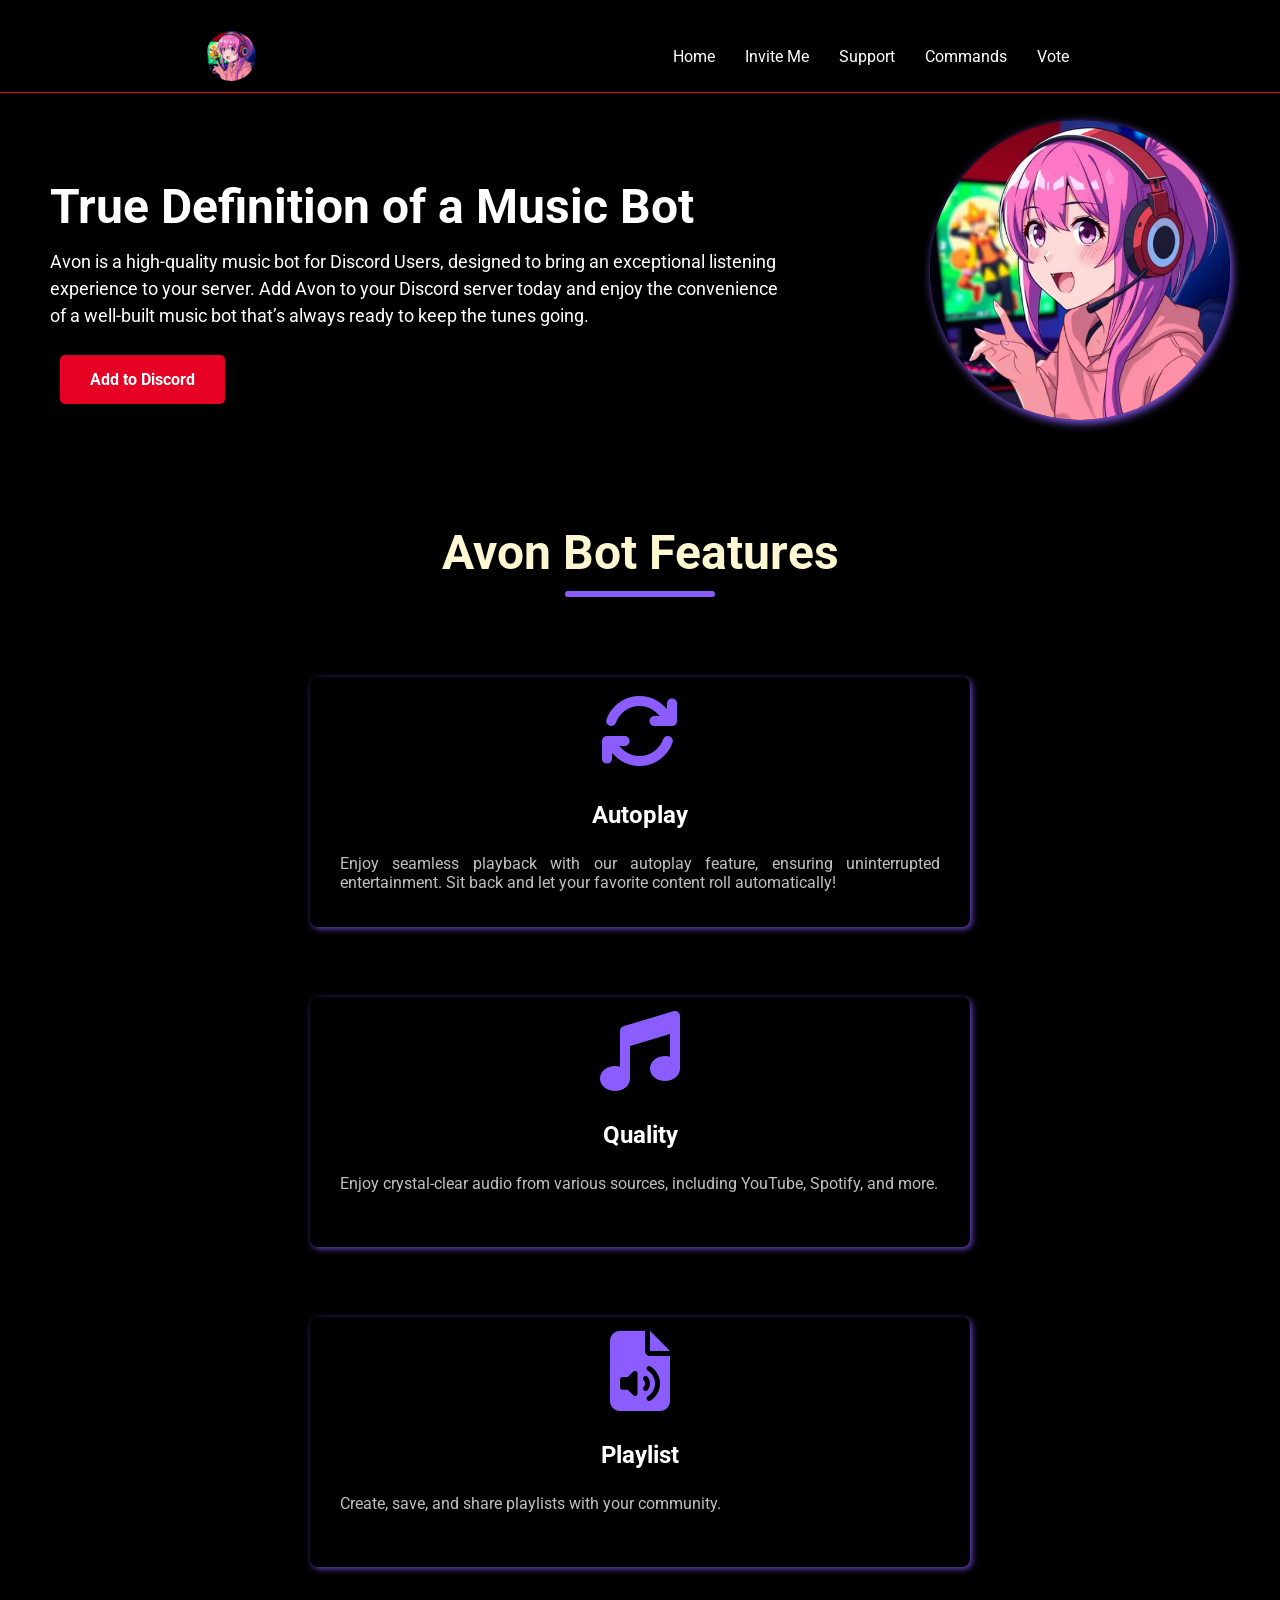
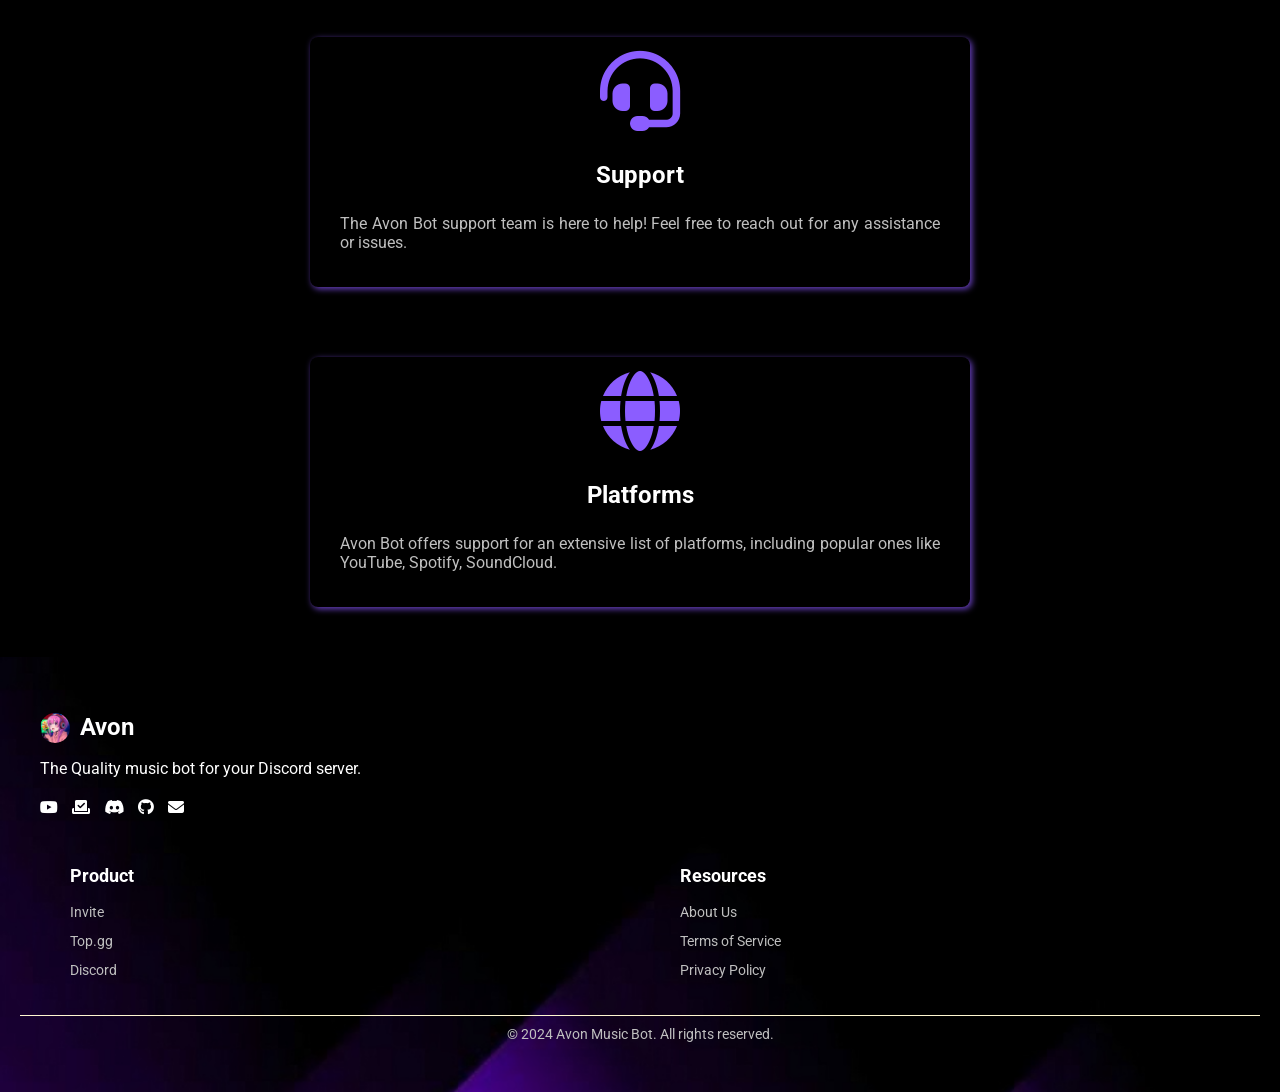
==== commit 288fff3c: "Update index.html" ====
--- a/index.html
+++ b/index.html
@@ -58,7 +58,7 @@
             </div>
             </div>
         </section>
-   <div class="header-container"
+   <div class="header-container">
         <h1 class="header-title">Avon Bot Features</h1>
         <div class="underline"></div>
     </div>
@@ -123,7 +123,7 @@
         <h3>Product</h3>
         <ul>
           <li><a href="https://discord.com/oauth2/authorize?client_id=904317141866647592&permissions=8&scope=bot%20applications.commands">Invite</a></li>
-          <li><a href="https://top.gg/bot/904317141866647592/vote">Top.gg</a></li>
+          <li><a href="https://top.gg/bot/904317141866647592">Top.gg</a></li>
           <li><a href="https://discord.gg/KJXHTatTRr">Discord</a></li>
         </ul>
       </div>
--- a/style.css
+++ b/style.css
@@ -4,6 +4,10 @@
     font-family: "Roboto", Arial, sans-serif;
     background-color: var(--background-color);
     color: var(--text-color);
+  -webkit-user-select: none;
+  -moz-user-select: none;
+  -ms-user-select: none;
+  user-select: none;
 }
 :root {
   --primary-color: #8B5DFF;
@@ -218,7 +222,7 @@
 }
 
 .header-title {
-    font-size: 38px;
+    font-size: 48px;
     color: var(--accent-color);
     margin: 0;
     font-weight: bold;
@@ -291,6 +295,7 @@
   font-size: 24px;
   margin-bottom: 10px;
   display: flex;
+  gap: 10px;
 }
 
 .footer-section p {
@@ -431,7 +436,4 @@
     .footer-section.links {
       padding: 0px 0px 0px 30px;
     }
-    .header-title {
-      font-size: 48px;
-    }
-}
+}
